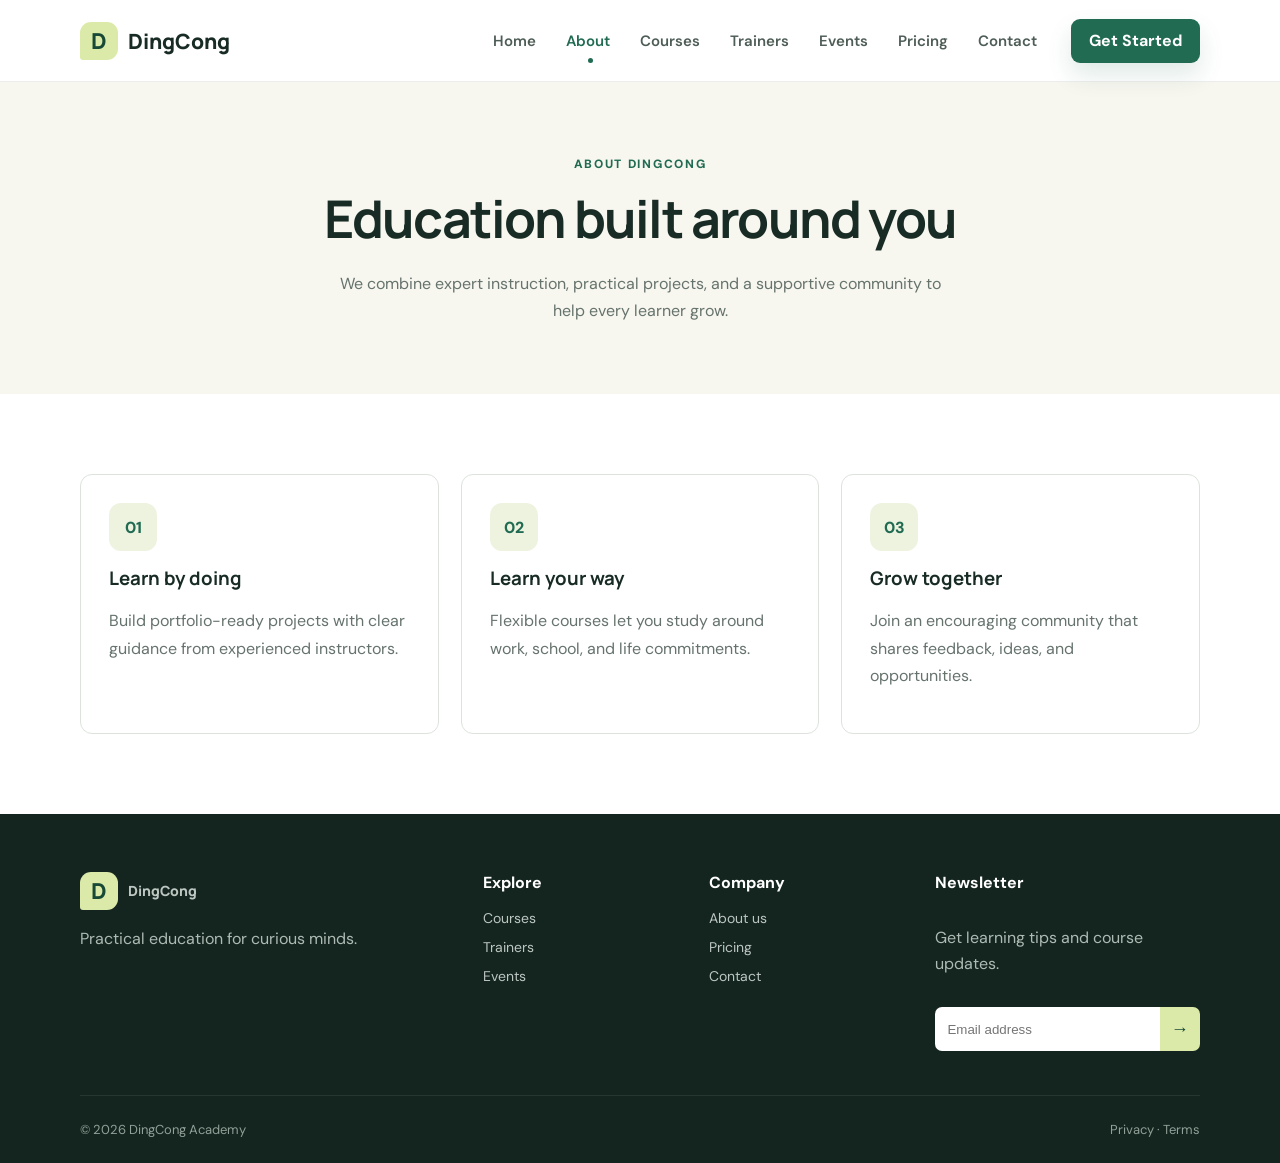
==== about.html @ b167527a "add a code" ====
<!doctype html>
<html lang="en">
<head>
  <meta charset="utf-8"><meta name="viewport" content="width=device-width, initial-scale=1">
  <title>About - DingCong Academy</title>
  <link rel="preconnect" href="https://fonts.googleapis.com"><link rel="preconnect" href="https://fonts.gstatic.com" crossorigin>
  <link href="https://fonts.googleapis.com/css2?family=DM+Sans:wght@400;500;600;700&family=Manrope:wght@700;800&display=swap" rel="stylesheet">
  <link rel="stylesheet" href="assets/styles.css">
</head>
<body>
  <header class="site-header"><div class="container nav-wrap"><a class="brand" href="index.html"><span class="brand-mark">D</span><span>DingCong</span></a><button class="nav-toggle" type="button" aria-expanded="false" aria-controls="main-nav" aria-label="Open menu"><span></span><span></span><span></span></button><nav id="main-nav" class="nav-links"><a href="index.html">Home</a><a class="active" href="about.html">About</a><a href="courses.html">Courses</a><a href="trainers.html">Trainers</a><a href="events.html">Events</a><a href="pricing.html">Pricing</a><a href="contact.html">Contact</a></nav><a class="button button-small nav-button" href="courses.html">Get Started</a></div></header>
  <main><section class="page-hero"><div class="container"><span class="eyebrow">About DingCong</span><h1>Education built around you</h1><p>We combine expert instruction, practical projects, and a supportive community to help every learner grow.</p></div></section>
  <section class="content-section"><div class="container content-grid"><article class="info-card"><span class="icon-box">01</span><h3>Learn by doing</h3><p>Build portfolio-ready projects with clear guidance from experienced instructors.</p></article><article class="info-card"><span class="icon-box">02</span><h3>Learn your way</h3><p>Flexible courses let you study around work, school, and life commitments.</p></article><article class="info-card"><span class="icon-box">03</span><h3>Grow together</h3><p>Join an encouraging community that shares feedback, ideas, and opportunities.</p></article></div></section></main>
  <footer class="footer"><div class="container footer-grid"><div><a class="brand footer-brand" href="index.html"><span class="brand-mark">D</span><span>DingCong</span></a><p>Practical education for curious minds.</p></div><div><strong>Explore</strong><a href="courses.html">Courses</a><a href="trainers.html">Trainers</a><a href="events.html">Events</a></div><div><strong>Company</strong><a href="about.html">About us</a><a href="pricing.html">Pricing</a><a href="contact.html">Contact</a></div><div><strong>Newsletter</strong><p>Get learning tips and course updates.</p><form class="newsletter"><input type="email" aria-label="Email address" placeholder="Email address" required><button type="submit">→</button></form></div></div><div class="container footer-bottom"><span>© 2026 DingCong Academy</span><span>Privacy · Terms</span></div></footer>
  <script src="assets/main.js"></script>
</body></html>
---- assets/styles.css ----
:root {
  --ink: #182c25;
  --green: #216b52;
  --green-dark: #174936;
  --lime: #dbeaa8;
  --cream: #f7f6ef;
  --white: #ffffff;
  --muted: #66736d;
  --line: #dde3dc;
  --yellow: #ffc95c;
}
* { box-sizing: border-box; }
html { scroll-behavior: smooth; }
body { margin: 0; font-family: "DM Sans", sans-serif; color: var(--ink); background: var(--white); }
a { color: inherit; text-decoration: none; }
.container { width: min(1120px, calc(100% - 48px)); margin-inline: auto; }
.site-header { height: 82px; display: flex; align-items: center; background: rgba(255,255,255,.96); border-bottom: 1px solid rgba(24,44,37,.08); position: relative; z-index: 20; }
.nav-wrap { display: flex; align-items: center; }
.brand { display: inline-flex; align-items: center; gap: 10px; font-family: "Manrope", sans-serif; font-size: 21px; font-weight: 800; }
.brand-mark { width: 38px; height: 38px; display: grid; place-items: center; border-radius: 11px 11px 11px 3px; background: var(--lime); color: var(--green-dark); font-size: 22px; }
.nav-links { margin-left: auto; display: flex; align-items: center; gap: 30px; }
.nav-links a { font-size: 15px; font-weight: 600; color: #4e5d56; position: relative; }
.nav-links a:hover, .nav-links a.active { color: var(--green); }
.nav-links a.active::after { content: ""; position: absolute; width: 5px; height: 5px; border-radius: 50%; background: var(--green); left: 50%; bottom: -12px; }
.nav-button { margin-left: 34px; }
.nav-toggle { display: none; }
.button { display: inline-flex; align-items: center; justify-content: center; gap: 14px; min-height: 52px; padding: 0 24px; border: 0; border-radius: 9px; background: var(--green); color: white; font-weight: 700; box-shadow: 0 12px 24px rgba(33,107,82,.14); transition: .2s ease; }
.button:hover { background: var(--green-dark); transform: translateY(-2px); }
.button-small { min-height: 44px; padding-inline: 18px; }
.hero { min-height: 570px; background: var(--cream); overflow: hidden; }
.hero-grid { min-height: 570px; display: grid; grid-template-columns: 52% 48%; align-items: center; }
.eyebrow { display: inline-block; color: var(--green); font-size: 12px; line-height: 1; font-weight: 800; letter-spacing: 1.7px; text-transform: uppercase; }
.hero-copy h1 { max-width: 590px; margin: 18px 0 20px; font-family: "Manrope", sans-serif; font-size: clamp(48px, 5.4vw, 72px); line-height: 1.02; letter-spacing: -3.5px; }
.hero-copy h1 span { color: var(--green); }
.hero-copy > p { max-width: 525px; margin: 0 0 30px; color: var(--muted); font-size: 18px; line-height: 1.75; }
.hero-actions { display: flex; align-items: center; gap: 26px; }
.text-link { display: inline-flex; align-items: center; gap: 10px; font-weight: 700; color: var(--green); }
.play { width: 38px; height: 38px; display: grid; place-items: center; border: 1px solid #ccd7cf; border-radius: 50%; color: var(--green); font-size: 10px; padding-left: 2px; }
.hero-proof { display: flex; align-items: center; gap: 12px; margin-top: 34px; }
.avatars { display: flex; }
.avatars span { width: 34px; height: 34px; margin-left: -7px; display: grid; place-items: center; border: 3px solid var(--cream); border-radius: 50%; background: #b8c9bc; color: white; font-size: 9px; font-weight: 800; }
.avatars span:first-child { margin-left: 0; background: #d99d7c; }
.avatars span:nth-child(2) { background: #6d8ea1; }
.avatars span:nth-child(3) { background: #b58aa6; }
.avatars span:last-child { background: var(--green); }
.hero-proof strong, .hero-proof small { display: block; }
.hero-proof strong { font-size: 14px; }
.hero-proof small { color: var(--muted); margin-top: 2px; }
.hero-visual { height: 510px; position: relative; }
.portrait-card { position: absolute; width: 385px; height: 470px; right: 10px; bottom: 0; border-radius: 230px 230px 28px 28px; background: #dfe8c9; overflow: hidden; }
.portrait { position: absolute; inset: 0; }
.head { position: absolute; z-index: 3; width: 138px; height: 158px; left: 126px; top: 92px; border-radius: 48% 48% 44% 44%; background: #bb8062; }
.hair { position: absolute; z-index: 4; width: 160px; height: 92px; left: 115px; top: 62px; border-radius: 70% 70% 38% 38%; background: #252a27; transform: rotate(-4deg); }
.hair::after { content: ""; position: absolute; width: 48px; height: 100px; right: -3px; top: 35px; border-radius: 20px; background: #252a27; }
.body { position: absolute; z-index: 2; width: 290px; height: 260px; left: 48px; bottom: -55px; border-radius: 120px 120px 20px 20px; background: #ece7da; }
.laptop { position: absolute; z-index: 5; width: 260px; height: 150px; left: 62px; bottom: 48px; border-radius: 12px 12px 4px 4px; background: #3d4641; transform: perspective(300px) rotateX(-4deg); box-shadow: 0 12px 20px rgba(24,44,37,.14); }
.laptop span { position: absolute; width: 74px; height: 74px; left: 93px; top: 38px; border: 5px solid #aebc58; border-radius: 50%; }
.hero-orbit { position: absolute; border: 1px solid rgba(33,107,82,.12); border-radius: 50%; }
.orbit-one { width: 470px; height: 470px; right: -32px; top: 20px; }
.orbit-two { width: 320px; height: 320px; right: 42px; top: 95px; }
.floating-card { position: absolute; z-index: 8; display: flex; align-items: center; gap: 10px; background: white; border-radius: 12px; box-shadow: 0 16px 40px rgba(31,55,44,.13); }
.floating-card small, .floating-card strong { display: block; }
.floating-card small { color: var(--muted); margin-bottom: 3px; }
.progress-card { width: 178px; height: 72px; right: -20px; top: 100px; padding: 12px; }
.progress-icon { width: 38px; height: 38px; display: grid; place-items: center; border-radius: 9px; background: #edf3df; color: var(--green); }
.rating-card { width: 138px; height: 70px; left: 4px; bottom: 68px; padding: 12px 15px; }
.rating-star { color: var(--yellow); font-size: 24px; }
.stats { background: var(--green-dark); color: white; }
.stats-grid { height: 130px; display: grid; grid-template-columns: repeat(4, 1fr); align-items: center; }
.stats-grid div { text-align: center; border-right: 1px solid rgba(255,255,255,.13); }
.stats-grid div:last-child { border: 0; }
.stats-grid strong, .stats-grid span { display: block; }
.stats-grid strong { font-family: "Manrope", sans-serif; font-size: 34px; }
.stats-grid span { margin-top: 5px; color: #bed1c7; font-size: 14px; }
.section { padding: 86px 0 100px; }
.section-heading { display: flex; align-items: end; justify-content: space-between; margin-bottom: 32px; }
.section-heading h2, .cta h2, .page-hero h1 { margin: 10px 0 0; font-family: "Manrope", sans-serif; font-size: 42px; letter-spacing: -1.8px; }
.course-grid { display: grid; grid-template-columns: repeat(3, 1fr); gap: 22px; }
.course-card { border: 1px solid var(--line); border-radius: 14px; overflow: hidden; background: white; transition: .25s ease; }
.course-card:hover { transform: translateY(-6px); box-shadow: 0 20px 40px rgba(31,55,44,.09); }
.course-cover { height: 180px; position: relative; display: grid; place-items: center; }
.cover-purple { background: #dcd8ec; }
.cover-blue { background: #cedfdf; }
.cover-orange { background: #f1d2b5; }
.cover-code { display: grid; place-items: center; width: 90px; height: 90px; border-radius: 50%; background: rgba(255,255,255,.7); color: var(--green); font: 800 28px "Manrope", sans-serif; }
.level { position: absolute; right: 14px; top: 14px; padding: 7px 10px; border-radius: 20px; background: white; font-size: 11px; font-weight: 800; }
.course-body { padding: 20px; }
.course-meta { display: flex; justify-content: space-between; color: var(--muted); font-size: 12px; }
.course-body h3 { min-height: 52px; margin: 12px 0 8px; font-family: "Manrope", sans-serif; font-size: 19px; }
.course-body p { min-height: 48px; margin: 0; color: var(--muted); font-size: 14px; line-height: 1.65; }
.course-footer { display: flex; justify-content: space-between; align-items: center; margin-top: 18px; padding-top: 16px; border-top: 1px solid var(--line); }
.course-footer strong { color: var(--green); font-size: 18px; }
.course-footer span { color: #9b741b; font-size: 13px; }
.cta-section { padding: 0 0 80px; }
.cta { min-height: 190px; display: flex; align-items: center; justify-content: space-between; padding: 42px 54px; border-radius: 16px; background: var(--green); color: white; }
.cta .eyebrow { color: var(--lime); }
.cta h2 { margin-top: 12px; }
.button-light { background: white; color: var(--green); }
.button-light:hover { background: var(--lime); color: var(--green-dark); }
.footer { background: #14251f; color: white; }
.footer-grid { display: grid; grid-template-columns: 2fr 1fr 1fr 1.5fr; gap: 50px; padding: 58px 0 44px; }
.footer-brand { color: white; }
.footer-grid p { color: #aebbb5; line-height: 1.6; }
.footer-grid div:not(:first-child) { display: flex; flex-direction: column; gap: 11px; }
.footer-grid strong { margin-bottom: 5px; }
.footer-grid a { color: #bdc7c2; font-size: 14px; }
.footer-grid a:hover { color: white; }
.newsletter { display: flex; margin-top: 4px; }
.newsletter input { min-width: 0; width: 100%; height: 44px; border: 0; border-radius: 7px 0 0 7px; padding: 0 12px; }
.newsletter button { width: 46px; border: 0; border-radius: 0 7px 7px 0; background: var(--lime); color: var(--green-dark); font-size: 18px; }
.footer-bottom { height: 68px; display: flex; align-items: center; justify-content: space-between; border-top: 1px solid rgba(255,255,255,.08); color: #91a098; font-size: 13px; }
.page-hero { padding: 70px 0; background: var(--cream); text-align: center; }
.page-hero h1 { font-size: 52px; }
.page-hero p { max-width: 620px; margin: 16px auto 0; color: var(--muted); line-height: 1.7; }
.content-section { padding: 80px 0; }
.content-grid { display: grid; grid-template-columns: repeat(3, 1fr); gap: 22px; }
.info-card { padding: 28px; border: 1px solid var(--line); border-radius: 12px; }
.info-card h3 { margin: 14px 0 8px; font-family: "Manrope", sans-serif; }
.info-card p { color: var(--muted); line-height: 1.7; }
.icon-box { width: 48px; height: 48px; display: grid; place-items: center; border-radius: 12px; background: #edf3df; color: var(--green); font-weight: 800; }
.contact-form { display: grid; gap: 14px; }
.contact-form input, .contact-form textarea { width: 100%; border: 1px solid var(--line); border-radius: 8px; padding: 14px; font: inherit; }
.contact-form textarea { min-height: 150px; resize: vertical; }
.pricing-grid { display: grid; grid-template-columns: repeat(3, 1fr); gap: 22px; align-items: stretch; }
.price-card { padding: 32px; border: 1px solid var(--line); border-radius: 14px; }
.price-card.featured { background: var(--green-dark); color: white; transform: translateY(-10px); }
.price { font: 800 42px "Manrope", sans-serif; margin: 18px 0; }
.price small { font-size: 14px; }
.price-card ul { min-height: 180px; padding: 0; list-style: none; }
.price-card li { margin: 12px 0; color: var(--muted); }
.price-card.featured li { color: #d1ddd7; }
@media (max-width: 980px) {
  .nav-toggle { margin-left: auto; width: 42px; height: 42px; display: flex; flex-direction: column; justify-content: center; gap: 5px; border: 0; background: transparent; }
  .nav-toggle span { width: 24px; height: 2px; margin-inline: auto; background: var(--ink); }
  .nav-links { display: none; position: absolute; left: 24px; right: 24px; top: 74px; padding: 18px; border-radius: 12px; background: white; box-shadow: 0 16px 40px rgba(31,55,44,.12); }
  .nav-links.open { display: flex; flex-direction: column; align-items: flex-start; gap: 16px; }
  .nav-links a.active::after { display: none; }
  .nav-button { display: none; }
  .hero-grid { grid-template-columns: 55% 45%; }
  .portrait-card { width: 330px; }
  .progress-card { right: -10px; }
  .footer-grid { grid-template-columns: 1.5fr 1fr 1fr; }
  .footer-grid div:last-child { grid-column: 1 / -1; max-width: 360px; }
}
@media (max-width: 720px) {
  .container { width: min(100% - 32px, 1120px); }
  .site-header { height: 72px; }
  .hero-grid { display: block; min-height: auto; padding-top: 52px; }
  .hero-copy h1 { font-size: 48px; letter-spacing: -2.5px; }
  .hero-copy > p { font-size: 16px; }
  .hero-visual { height: 430px; margin-top: 25px; }
  .portrait-card { width: 320px; height: 410px; left: 50%; right: auto; transform: translateX(-50%); }
  .orbit-one { width: 390px; height: 390px; left: 50%; transform: translateX(-50%); }
  .orbit-two { width: 280px; height: 280px; left: 50%; transform: translateX(-50%); }
  .progress-card { right: 0; }
  .rating-card { left: 0; }
  .stats-grid { height: auto; grid-template-columns: repeat(2, 1fr); padding: 24px 0; }
  .stats-grid div { padding: 18px 5px; }
  .stats-grid div:nth-child(2) { border-right: 0; }
  .section { padding: 64px 0; }
  .section-heading { align-items: flex-start; }
  .section-heading h2, .cta h2, .page-hero h1 { font-size: 36px; }
  .course-grid, .content-grid, .pricing-grid { grid-template-columns: 1fr; }
  .cta { min-height: 240px; align-items: flex-start; flex-direction: column; justify-content: center; padding: 36px 28px; }
  .footer-grid { grid-template-columns: 1fr 1fr; }
  .footer-grid div:first-child, .footer-grid div:last-child { grid-column: 1 / -1; }
  .footer-bottom { gap: 12px; }
  .price-card.featured { transform: none; }
}
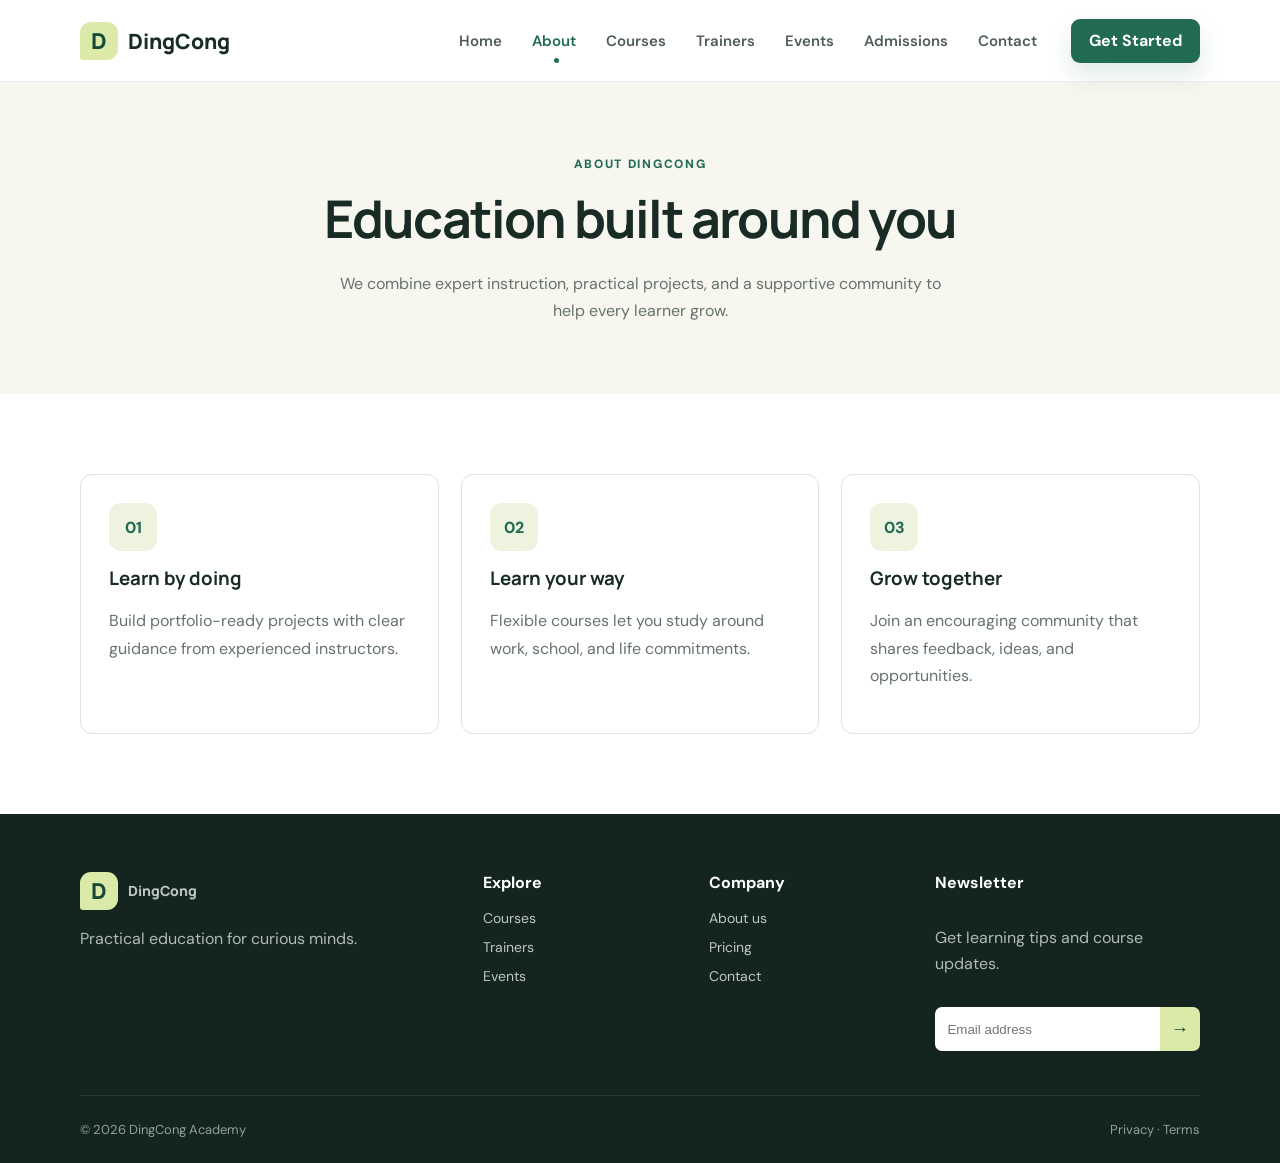
==== commit 121310e2: "adding admissions" ====
--- a/about.html
+++ b/about.html
@@ -8,7 +8,7 @@
   <link rel="stylesheet" href="assets/styles.css">
 </head>
 <body>
-  <header class="site-header"><div class="container nav-wrap"><a class="brand" href="index.html"><span class="brand-mark">D</span><span>DingCong</span></a><button class="nav-toggle" type="button" aria-expanded="false" aria-controls="main-nav" aria-label="Open menu"><span></span><span></span><span></span></button><nav id="main-nav" class="nav-links"><a href="index.html">Home</a><a class="active" href="about.html">About</a><a href="courses.html">Courses</a><a href="trainers.html">Trainers</a><a href="events.html">Events</a><a href="pricing.html">Pricing</a><a href="contact.html">Contact</a></nav><a class="button button-small nav-button" href="courses.html">Get Started</a></div></header>
+  <header class="site-header"><div class="container nav-wrap"><a class="brand" href="index.html"><span class="brand-mark">D</span><span>DingCong</span></a><button class="nav-toggle" type="button" aria-expanded="false" aria-controls="main-nav" aria-label="Open menu"><span></span><span></span><span></span></button><nav id="main-nav" class="nav-links"><a href="index.html">Home</a><a class="active" href="about.html">About</a><a href="courses.html">Courses</a><a href="trainers.html">Trainers</a><a href="events.html">Events</a><a href="admissions.html">Admissions</a><a href="contact.html">Contact</a></nav><a class="button button-small nav-button" href="courses.html">Get Started</a></div></header>
   <main><section class="page-hero"><div class="container"><span class="eyebrow">About DingCong</span><h1>Education built around you</h1><p>We combine expert instruction, practical projects, and a supportive community to help every learner grow.</p></div></section>
   <section class="content-section"><div class="container content-grid"><article class="info-card"><span class="icon-box">01</span><h3>Learn by doing</h3><p>Build portfolio-ready projects with clear guidance from experienced instructors.</p></article><article class="info-card"><span class="icon-box">02</span><h3>Learn your way</h3><p>Flexible courses let you study around work, school, and life commitments.</p></article><article class="info-card"><span class="icon-box">03</span><h3>Grow together</h3><p>Join an encouraging community that shares feedback, ideas, and opportunities.</p></article></div></section></main>
   <footer class="footer"><div class="container footer-grid"><div><a class="brand footer-brand" href="index.html"><span class="brand-mark">D</span><span>DingCong</span></a><p>Practical education for curious minds.</p></div><div><strong>Explore</strong><a href="courses.html">Courses</a><a href="trainers.html">Trainers</a><a href="events.html">Events</a></div><div><strong>Company</strong><a href="about.html">About us</a><a href="pricing.html">Pricing</a><a href="contact.html">Contact</a></div><div><strong>Newsletter</strong><p>Get learning tips and course updates.</p><form class="newsletter"><input type="email" aria-label="Email address" placeholder="Email address" required><button type="submit">→</button></form></div></div><div class="container footer-bottom"><span>© 2026 DingCong Academy</span><span>Privacy · Terms</span></div></footer>
--- a/assets/styles.css
+++ b/assets/styles.css
@@ -72,6 +72,48 @@
 .stats-grid strong, .stats-grid span { display: block; }
 .stats-grid strong { font-family: "Manrope", sans-serif; font-size: 34px; }
 .stats-grid span { margin-top: 5px; color: #bed1c7; font-size: 14px; }
+.pillars-section { padding: 88px 0; background: #fdfcf7; }
+.pillars-heading { text-align: center; margin-bottom: 38px; }
+.pillars-heading h2 { margin: 10px 0 0; font-family: "Manrope", sans-serif; font-size: 42px; letter-spacing: -1.8px; }
+.pillars-grid { display: grid; grid-template-columns: repeat(4, 1fr); border-top: 1px solid var(--line); border-bottom: 1px solid var(--line); }
+.pillar-card { min-height: 260px; padding: 32px 28px 28px; border-right: 1px solid var(--line); }
+.pillar-card:last-child { border-right: 0; }
+.pillar-number { width: 46px; height: 46px; display: grid; place-items: center; border: 1px solid #cbd7c5; border-radius: 50%; color: var(--green); font-family: "Manrope", sans-serif; font-size: 13px; font-weight: 800; }
+.pillar-card h3 { margin: 24px 0 12px; font-family: "Manrope", sans-serif; font-size: 20px; }
+.pillar-card p { margin: 0; color: var(--muted); font-size: 15px; line-height: 1.72; }
+.compass-section { padding: 88px 0; background: var(--cream); }
+.compass-heading { text-align: center; margin-bottom: 38px; }
+.compass-heading h2 { margin: 10px 0 0; font-family: "Manrope", sans-serif; font-size: 42px; letter-spacing: -1.8px; }
+.compass-grid { display: grid; grid-template-columns: repeat(2, 1fr); gap: 22px; }
+.compass-card { min-height: 300px; position: relative; padding: 38px 42px; border: 1px solid var(--line); border-radius: 14px; background: white; }
+.compass-label { display: inline-grid; width: 38px; height: 38px; place-items: center; border-radius: 50%; background: #edf3df; color: var(--green); font-size: 11px; font-weight: 800; }
+.compass-card h3 { margin: 22px 0 14px; color: var(--green); font-family: "Manrope", sans-serif; font-size: 28px; }
+.compass-card p { margin: 0; color: #53655d; font-size: 16px; line-height: 1.85; }
+.programs-section { padding: 88px 0; background: white; }
+.programs-heading { max-width: 760px; margin: 0 auto 52px; text-align: center; }
+.programs-heading h2 { margin: 10px 0 14px; font-family: "Manrope", sans-serif; font-size: 42px; letter-spacing: -1.8px; }
+.programs-heading > p { margin: 0 auto; max-width: 650px; color: var(--muted); line-height: 1.7; }
+.program-links { display: flex; justify-content: center; gap: 12px; margin-top: 24px; }
+.program-links a { display: inline-flex; align-items: center; gap: 12px; padding: 12px 16px; border: 1px solid var(--line); border-radius: 8px; color: var(--green); font-size: 14px; font-weight: 700; }
+.college-block { margin-top: 44px; }
+.college-block > h3 { margin: 0 0 22px; padding-bottom: 14px; border-bottom: 1px solid var(--line); font-family: "Manrope", sans-serif; font-size: 24px; }
+.program-grid { display: grid; grid-template-columns: repeat(2, 1fr); gap: 18px; }
+.program-card { min-height: 280px; padding: 26px; border: 1px solid var(--line); border-radius: 12px; background: #fdfcf7; }
+.program-type { display: inline-flex; padding: 7px 9px; border-radius: 6px; background: #edf3df; color: var(--green); font-size: 11px; font-weight: 800; letter-spacing: .5px; }
+.program-card h4 { margin: 16px 0 10px; font-family: "Manrope", sans-serif; font-size: 19px; }
+.program-card > p { min-height: 70px; margin: 0 0 16px; color: var(--muted); line-height: 1.65; }
+.program-detail { display: flex; flex-direction: column; gap: 5px; margin-bottom: 12px; color: var(--muted); font-size: 13px; }
+.career-tags { display: flex; flex-wrap: wrap; gap: 7px; }
+.career-tags span { padding: 6px 8px; border-radius: 20px; background: white; border: 1px solid var(--line); color: #52635b; font-size: 11px; }
+.criminology-card { max-width: 560px; }
+.senior-high-block { margin-bottom: 58px; padding-bottom: 48px; border-bottom: 1px solid var(--line); }
+.program-category-heading { max-width: 760px; margin: 0 auto 34px; text-align: center; }
+.program-category-heading h3 { margin: 10px 0 12px; font-family: "Manrope", sans-serif; font-size: 32px; }
+.program-category-heading p { margin: 0; color: var(--muted); line-height: 1.7; }
+.track-heading { margin: 32px 0 16px; font-family: "Manrope", sans-serif; font-size: 22px; color: var(--green); }
+.strand-card { min-height: 250px; padding: 26px; border: 1px solid var(--line); border-radius: 12px; background: #fdfcf7; }
+.strand-card h4 { margin: 16px 0 10px; font-family: "Manrope", sans-serif; font-size: 19px; }
+.strand-card > p { margin: 0 0 16px; color: var(--muted); line-height: 1.65; }
 .section { padding: 86px 0 100px; }
 .section-heading { display: flex; align-items: end; justify-content: space-between; margin-bottom: 32px; }
 .section-heading h2, .cta h2, .page-hero h1 { margin: 10px 0 0; font-family: "Manrope", sans-serif; font-size: 42px; letter-spacing: -1.8px; }
@@ -129,6 +171,48 @@
 .price-card ul { min-height: 180px; padding: 0; list-style: none; }
 .price-card li { margin: 12px 0; color: var(--muted); }
 .price-card.featured li { color: #d1ddd7; }
+.basic-education-block { margin-bottom: 58px; padding-bottom: 48px; border-bottom: 1px solid var(--line); }
+.basic-department-grid { display: grid; grid-template-columns: repeat(2, 1fr); gap: 18px; }
+.department-card { min-height: 430px; padding: 26px; border: 1px solid var(--line); border-radius: 12px; background: #fdfcf7; }
+.department-card h4 { margin: 16px 0 10px; font-family: "Manrope", sans-serif; font-size: 19px; }
+.department-card h5 { margin: 18px 0 10px; font-family: "Manrope", sans-serif; font-size: 14px; color: var(--green); }
+.department-card > p { margin: 0 0 16px; color: var(--muted); line-height: 1.65; }
+.department-list { margin: 0 0 18px; padding-left: 18px; color: var(--muted); line-height: 1.8; }
+.contact-heading { margin-bottom: 32px; text-align: center; }
+.contact-heading h2 { margin: 10px 0 10px; font-family: "Manrope", sans-serif; font-size: 36px; }
+.contact-heading p { margin: 0; color: var(--muted); }
+.contact-grid { display: grid; grid-template-columns: repeat(4, 1fr); gap: 18px; margin-bottom: 48px; }
+.contact-info-card { min-height: 220px; padding: 24px; border: 1px solid var(--line); border-radius: 12px; background: #fdfcf7; }
+.contact-info-card h3 { margin: 16px 0 8px; font-family: "Manrope", sans-serif; font-size: 18px; }
+.contact-info-card p { margin: 0; color: var(--muted); line-height: 1.7; }
+.contact-info-card a { color: var(--green); }
+.contact-form-wrap { max-width: 820px; margin: 0 auto; padding: 38px; border: 1px solid var(--line); border-radius: 14px; background: white; }
+.contact-form-heading { margin-bottom: 24px; }
+.contact-form-heading h2 { margin: 10px 0 8px; font-family: "Manrope", sans-serif; font-size: 32px; }
+.contact-form-heading p { margin: 0; color: var(--muted); }
+.contact-form label { display: flex; flex-direction: column; gap: 8px; color: var(--ink); font-size: 14px; font-weight: 700; }
+.form-row { display: grid; grid-template-columns: repeat(2, 1fr); gap: 14px; }
+.footer-about img { width: 44px; height: 44px; border-radius: 50%; background: white; object-fit: contain; }
+.footer-about .footer-brand { color: white; }
+.footer-mission blockquote { margin: 0; color: #bdc7c2; font-size: 14px; line-height: 1.7; }
+.admissions-heading { margin-bottom: 32px; text-align: center; }
+.admissions-heading h2 { margin: 10px 0 0; font-family: "Manrope", sans-serif; font-size: 36px; }
+.admission-process { display: grid; grid-template-columns: repeat(4, 1fr); gap: 18px; margin-bottom: 64px; }
+.process-card { min-height: 240px; padding: 28px; border: 1px solid var(--line); border-radius: 12px; background: #fdfcf7; }
+.process-number { width: 54px; height: 54px; display: grid; place-items: center; border-radius: 50%; background: var(--lime); color: var(--green-dark); font-family: "Manrope", sans-serif; font-weight: 800; }
+.process-card h3 { margin: 20px 0 10px; font-family: "Manrope", sans-serif; font-size: 18px; }
+.process-card p { margin: 0; color: var(--muted); line-height: 1.7; }
+.requirements-layout { display: grid; grid-template-columns: 1.35fr .65fr; gap: 24px; align-items: start; }
+.requirements h2, .admissions-open h2 { margin: 10px 0 8px; font-family: "Manrope", sans-serif; }
+.requirements > p { margin: 0 0 20px; color: var(--muted); }
+.requirements-list { margin: 0; padding: 0; list-style: none; border-top: 1px solid var(--line); }
+.requirements-list li { min-height: 68px; display: flex; align-items: center; justify-content: space-between; gap: 20px; border-bottom: 1px solid var(--line); }
+.requirements-list span { font-weight: 700; }
+.requirements-list strong { color: var(--green); font-size: 13px; }
+.admissions-open { padding: 32px; border-radius: 12px; background: var(--green-dark); color: white; }
+.admissions-open p { margin: 14px 0 24px; color: #d1ddd7; line-height: 1.7; }
+.admissions-open .eyebrow { color: var(--lime); }
+.admissions-open .button { background: white; color: var(--green-dark); box-shadow: none; }
 @media (max-width: 980px) {
   .nav-toggle { margin-left: auto; width: 42px; height: 42px; display: flex; flex-direction: column; justify-content: center; gap: 5px; border: 0; background: transparent; }
   .nav-toggle span { width: 24px; height: 2px; margin-inline: auto; background: var(--ink); }
@@ -157,6 +241,32 @@
   .stats-grid { height: auto; grid-template-columns: repeat(2, 1fr); padding: 24px 0; }
   .stats-grid div { padding: 18px 5px; }
   .stats-grid div:nth-child(2) { border-right: 0; }
+  .pillars-section { padding: 64px 0; }
+  .pillars-heading h2 { font-size: 36px; }
+  .pillars-grid { grid-template-columns: 1fr; }
+  .pillar-card { min-height: 0; border-right: 0; border-bottom: 1px solid var(--line); }
+  .pillar-card:last-child { border-bottom: 0; }
+  .compass-section { padding: 64px 0; }
+  .compass-heading h2 { font-size: 36px; }
+  .compass-grid { grid-template-columns: 1fr; }
+  .compass-card { min-height: 0; padding: 30px 26px; }
+  .programs-section { padding: 64px 0; }
+  .programs-heading h2 { font-size: 36px; }
+  .program-links { flex-direction: column; }
+  .program-links a { justify-content: space-between; }
+  .college-block > h3 { font-size: 21px; }
+  .program-grid { grid-template-columns: 1fr; }
+  .basic-department-grid { grid-template-columns: 1fr; }
+  .contact-grid { grid-template-columns: repeat(2, 1fr); }
+  .admission-process { grid-template-columns: repeat(2, 1fr); }
+  .program-card { min-height: 0; }
+  .program-card > p { min-height: 0; }
+  .contact-grid { grid-template-columns: 1fr; }
+  .contact-info-card { min-height: 0; }
+  .contact-form-wrap { padding: 28px 20px; }
+  .form-row { grid-template-columns: 1fr; }
+  .admission-process { grid-template-columns: 1fr; }
+  .requirements-layout { grid-template-columns: 1fr; }
   .section { padding: 64px 0; }
   .section-heading { align-items: flex-start; }
   .section-heading h2, .cta h2, .page-hero h1 { font-size: 36px; }
